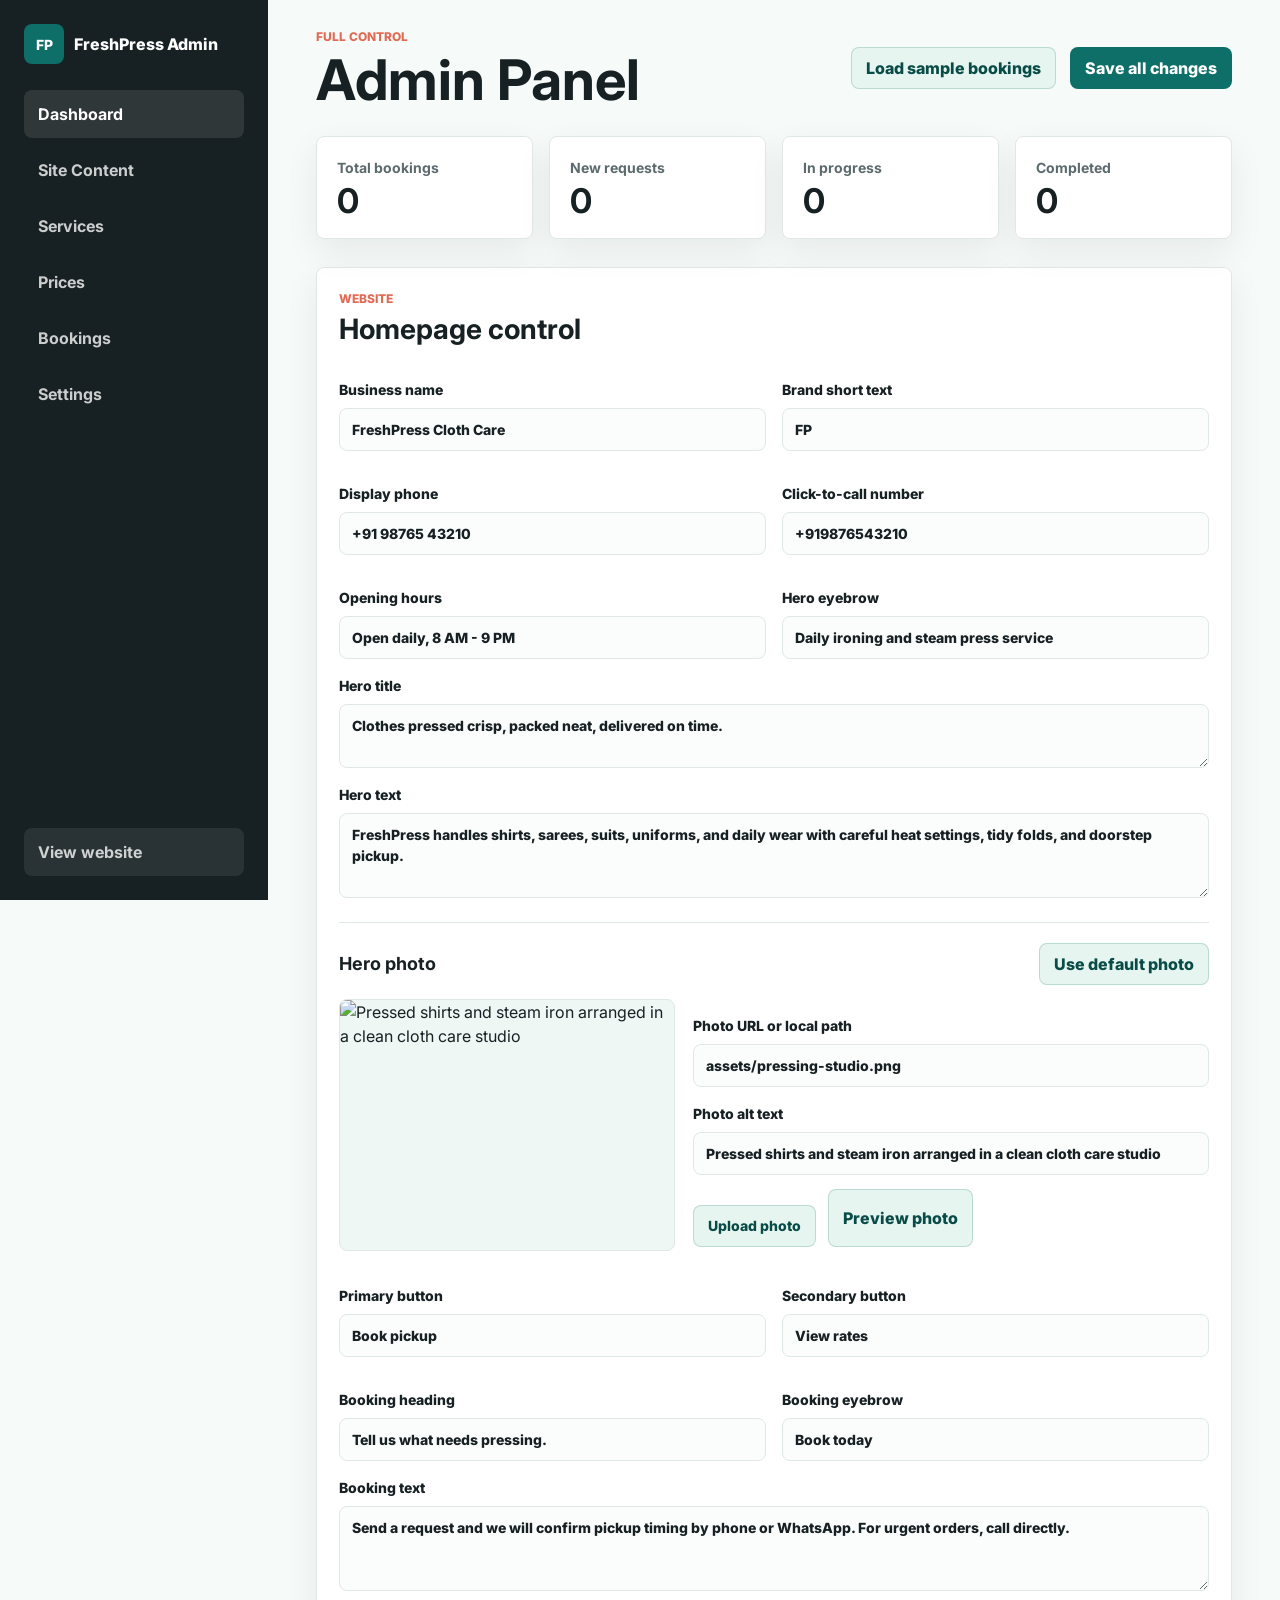
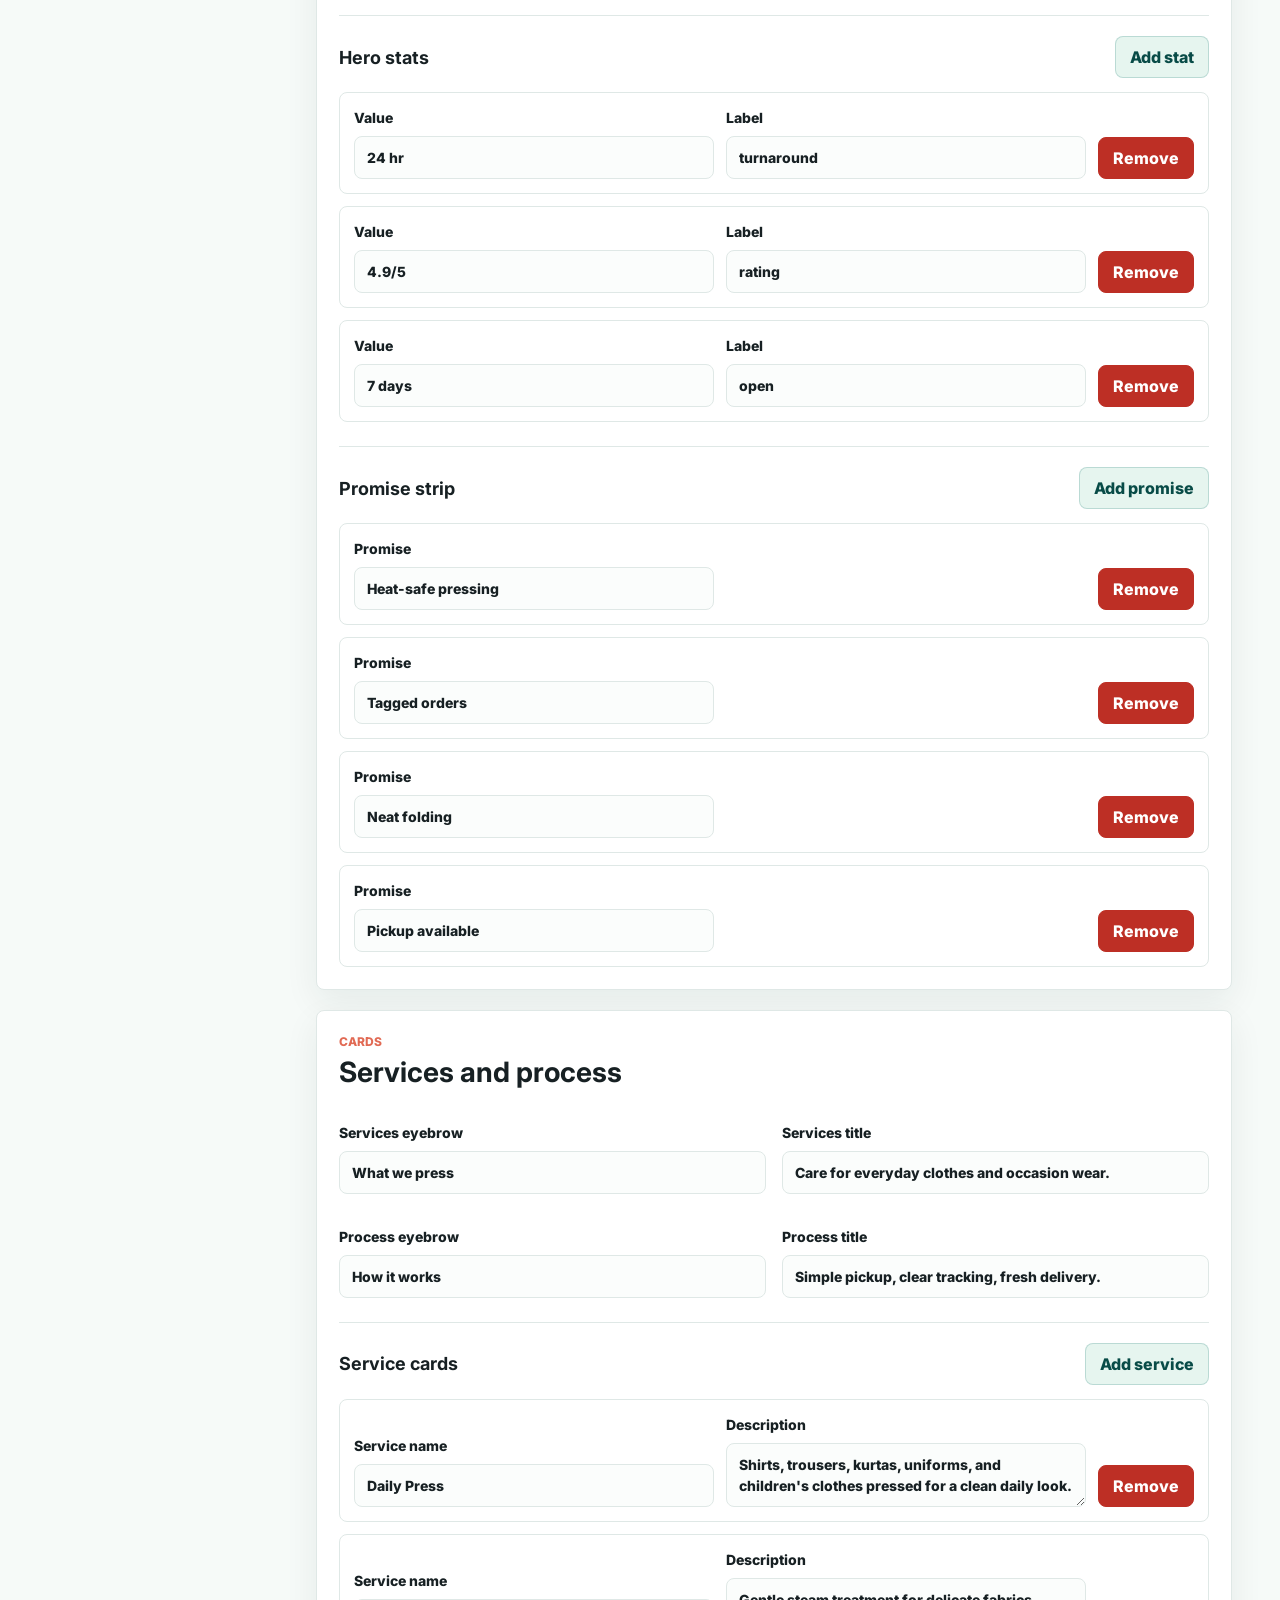
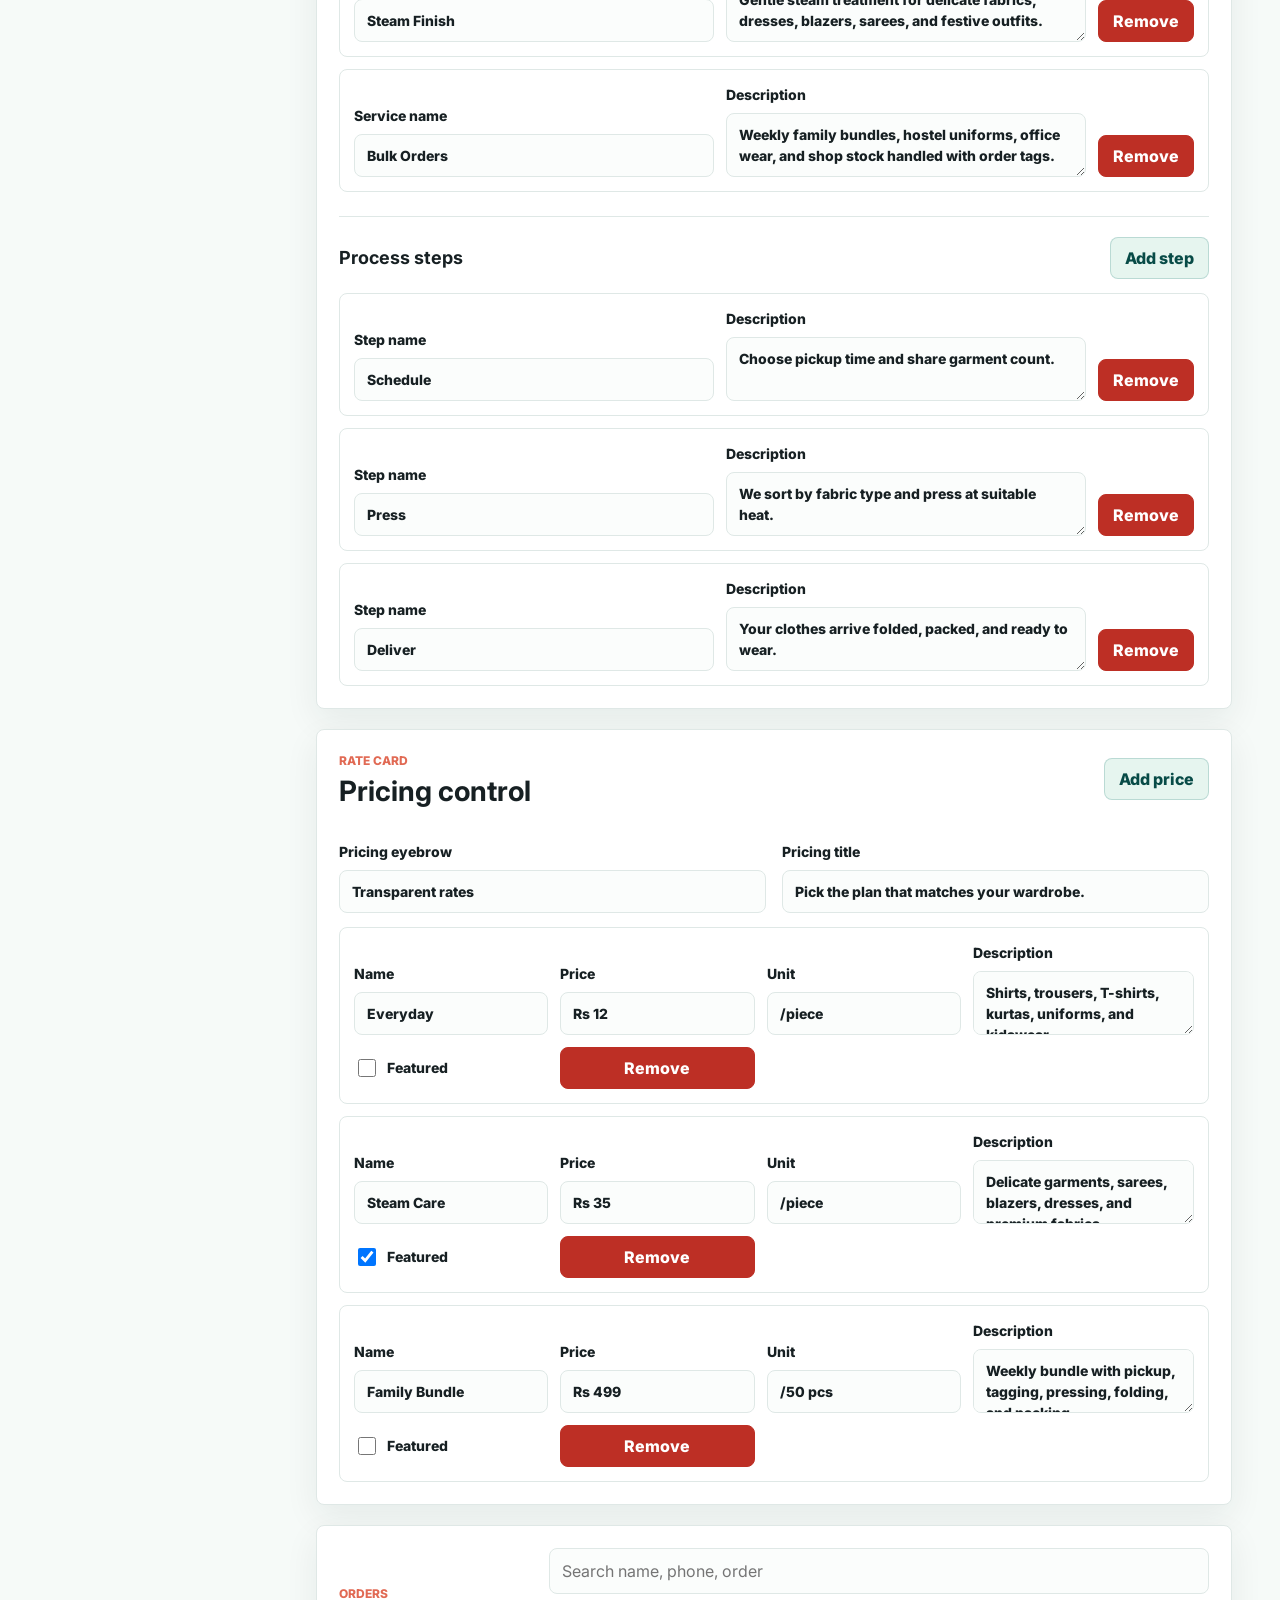
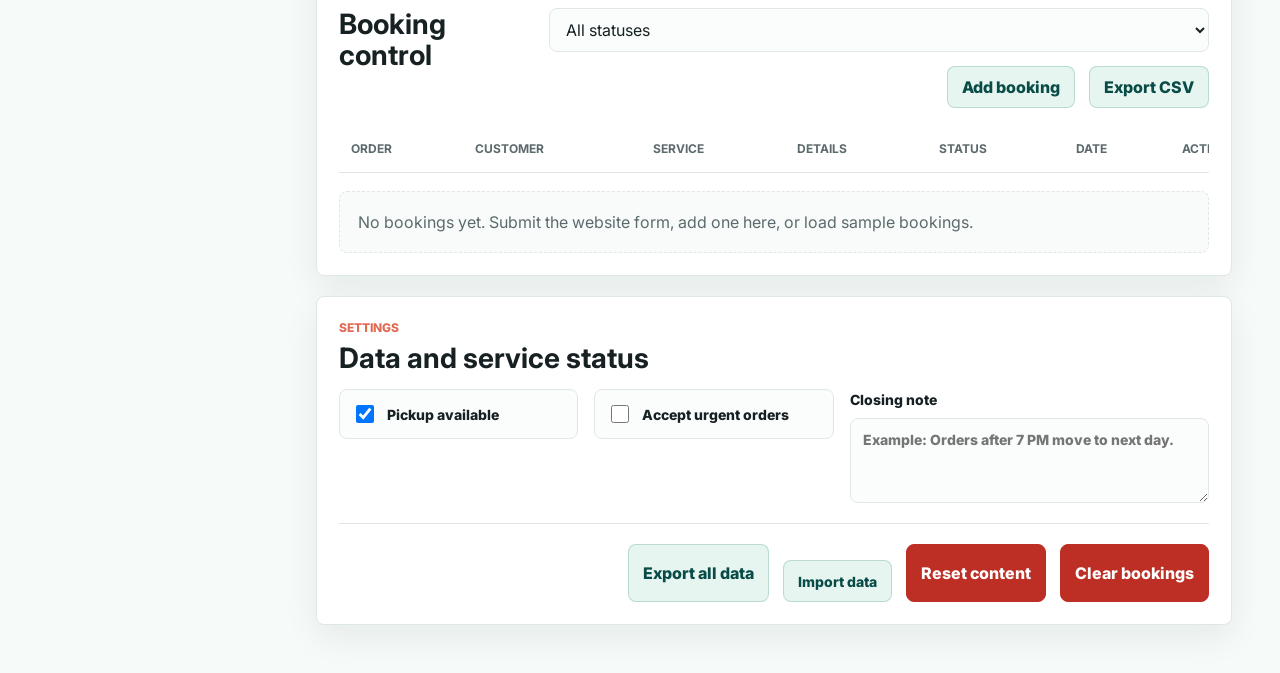
==== admin.html @ 9f30ed74 "Add files via upload" ====
<!doctype html>
<html lang="en">
  <head>
    <meta charset="utf-8" />
    <meta name="viewport" content="width=device-width, initial-scale=1" />
    <title>FreshPress Admin Panel</title>
    <meta name="description" content="Full control admin panel for FreshPress Cloth Care." />
    <link rel="preconnect" href="https://fonts.googleapis.com" />
    <link rel="preconnect" href="https://fonts.gstatic.com" crossorigin />
    <link
      href="https://fonts.googleapis.com/css2?family=Inter:wght@400;500;600;700;800&display=swap"
      rel="stylesheet"
    />
    <link rel="stylesheet" href="admin.css" />
  </head>
  <body>
    <aside class="sidebar">
      <a class="brand" href="index.html" aria-label="FreshPress website">
        <span class="brand-mark">FP</span>
        <span>FreshPress Admin</span>
      </a>
      <nav aria-label="Admin navigation">
        <a href="#dashboard" class="active">Dashboard</a>
        <a href="#content">Site Content</a>
        <a href="#services">Services</a>
        <a href="#prices">Prices</a>
        <a href="#bookings">Bookings</a>
        <a href="#settings">Settings</a>
      </nav>
      <a class="site-link" href="index.html">View website</a>
    </aside>

    <main class="admin-main">
      <header class="topbar">
        <div>
          <p class="eyebrow">Full control</p>
          <h1>Admin Panel</h1>
        </div>
        <div class="top-actions">
          <button class="button" id="seedData" type="button">Load sample bookings</button>
          <button class="button dark" id="saveAll" type="button">Save all changes</button>
        </div>
      </header>

      <section id="dashboard" class="stats-grid" aria-label="Dashboard statistics">
        <article class="stat-card">
          <span>Total bookings</span>
          <strong id="totalBookings">0</strong>
        </article>
        <article class="stat-card">
          <span>New requests</span>
          <strong id="newBookings">0</strong>
        </article>
        <article class="stat-card">
          <span>In progress</span>
          <strong id="progressBookings">0</strong>
        </article>
        <article class="stat-card">
          <span>Completed</span>
          <strong id="completedBookings">0</strong>
        </article>
      </section>

      <section id="content" class="panel">
        <div class="panel-header">
          <div>
            <p class="eyebrow">Website</p>
            <h2>Homepage control</h2>
          </div>
          <p class="save-note" id="contentStatus" role="status" aria-live="polite"></p>
        </div>

        <div class="form-grid two">
          <label>
            Business name
            <input id="businessName" type="text" />
          </label>
          <label>
            Brand short text
            <input id="brandShort" type="text" maxlength="4" />
          </label>
          <label>
            Display phone
            <input id="navPhone" type="text" />
          </label>
          <label>
            Click-to-call number
            <input id="phoneHref" type="text" />
          </label>
          <label>
            Opening hours
            <input id="hours" type="text" />
          </label>
          <label>
            Hero eyebrow
            <input id="heroEyebrow" type="text" />
          </label>
        </div>

        <label>
          Hero title
          <textarea id="heroTitle" rows="2"></textarea>
        </label>
        <label>
          Hero text
          <textarea id="heroText" rows="3"></textarea>
        </label>

        <div class="editor-block">
          <div class="mini-header">
            <h3>Hero photo</h3>
            <button class="button" id="resetHeroImage" type="button">Use default photo</button>
          </div>
          <div class="photo-control">
            <figure class="photo-preview">
              <img id="heroImagePreview" src="assets/pressing-studio.png" alt="Current hero preview" />
            </figure>
            <div>
              <label>
                Photo URL or local path
                <input id="heroImage" type="text" />
              </label>
              <label>
                Photo alt text
                <input id="heroImageAlt" type="text" />
              </label>
              <div class="photo-actions">
                <label class="file-button">
                  Upload photo
                  <input id="heroImageUpload" type="file" accept="image/*" />
                </label>
                <button class="button" id="applyHeroImage" type="button">Preview photo</button>
              </div>
            </div>
          </div>
        </div>

        <div class="form-grid two">
          <label>
            Primary button
            <input id="primaryCta" type="text" />
          </label>
          <label>
            Secondary button
            <input id="secondaryCta" type="text" />
          </label>
          <label>
            Booking heading
            <input id="bookingTitle" type="text" />
          </label>
          <label>
            Booking eyebrow
            <input id="bookingEyebrow" type="text" />
          </label>
        </div>

        <label>
          Booking text
          <textarea id="bookingText" rows="3"></textarea>
        </label>

        <div class="editor-block">
          <div class="mini-header">
            <h3>Hero stats</h3>
            <button class="button" data-add="stats" type="button">Add stat</button>
          </div>
          <div id="statsEditor" class="repeat-list"></div>
        </div>

        <div class="editor-block">
          <div class="mini-header">
            <h3>Promise strip</h3>
            <button class="button" data-add="promises" type="button">Add promise</button>
          </div>
          <div id="promisesEditor" class="repeat-list"></div>
        </div>
      </section>

      <section id="services" class="panel">
        <div class="panel-header">
          <div>
            <p class="eyebrow">Cards</p>
            <h2>Services and process</h2>
          </div>
        </div>
        <div class="form-grid two">
          <label>
            Services eyebrow
            <input id="servicesEyebrow" type="text" />
          </label>
          <label>
            Services title
            <input id="servicesTitle" type="text" />
          </label>
          <label>
            Process eyebrow
            <input id="processEyebrow" type="text" />
          </label>
          <label>
            Process title
            <input id="processTitle" type="text" />
          </label>
        </div>

        <div class="editor-block">
          <div class="mini-header">
            <h3>Service cards</h3>
            <button class="button" data-add="services" type="button">Add service</button>
          </div>
          <div id="servicesEditor" class="repeat-list"></div>
        </div>

        <div class="editor-block">
          <div class="mini-header">
            <h3>Process steps</h3>
            <button class="button" data-add="steps" type="button">Add step</button>
          </div>
          <div id="stepsEditor" class="repeat-list"></div>
        </div>
      </section>

      <section id="prices" class="panel">
        <div class="panel-header">
          <div>
            <p class="eyebrow">Rate card</p>
            <h2>Pricing control</h2>
          </div>
          <button class="button" data-add="prices" type="button">Add price</button>
        </div>
        <div class="form-grid two">
          <label>
            Pricing eyebrow
            <input id="pricingEyebrow" type="text" />
          </label>
          <label>
            Pricing title
            <input id="pricingTitle" type="text" />
          </label>
        </div>
        <div id="pricesEditor" class="repeat-list"></div>
      </section>

      <section id="bookings" class="panel">
        <div class="panel-header">
          <div>
            <p class="eyebrow">Orders</p>
            <h2>Booking control</h2>
          </div>
          <div class="tools">
            <input id="searchInput" type="search" placeholder="Search name, phone, order" />
            <select id="statusFilter" aria-label="Filter booking status">
              <option value="All">All statuses</option>
              <option value="New">New</option>
              <option value="Confirmed">Confirmed</option>
              <option value="In Progress">In Progress</option>
              <option value="Completed">Completed</option>
              <option value="Cancelled">Cancelled</option>
            </select>
            <button class="button" id="addBooking" type="button">Add booking</button>
            <button class="button" id="exportCsv" type="button">Export CSV</button>
          </div>
        </div>
        <div class="table-wrap">
          <table>
            <thead>
              <tr>
                <th>Order</th>
                <th>Customer</th>
                <th>Service</th>
                <th>Details</th>
                <th>Status</th>
                <th>Date</th>
                <th>Actions</th>
              </tr>
            </thead>
            <tbody id="bookingRows"></tbody>
          </table>
        </div>
        <p class="empty-state" id="emptyState">No bookings yet. Submit the website form, add one here, or load sample bookings.</p>
      </section>

      <section id="settings" class="panel">
        <div class="panel-header">
          <div>
            <p class="eyebrow">Settings</p>
            <h2>Data and service status</h2>
          </div>
        </div>
        <div class="settings-grid">
          <label class="toggle-row">
            <input id="pickupToggle" type="checkbox" checked />
            Pickup available
          </label>
          <label class="toggle-row">
            <input id="urgentToggle" type="checkbox" />
            Accept urgent orders
          </label>
          <label>
            Closing note
            <textarea id="closingNote" rows="3" placeholder="Example: Orders after 7 PM move to next day."></textarea>
          </label>
        </div>
        <div class="danger-row">
          <button class="button" id="exportData" type="button">Export all data</button>
          <label class="file-button">
            Import data
            <input id="importData" type="file" accept="application/json" />
          </label>
          <button class="button danger" id="resetContent" type="button">Reset content</button>
          <button class="button danger" id="clearBookings" type="button">Clear bookings</button>
        </div>
      </section>
    </main>

    <template id="bookingDialogTemplate">
      <dialog class="dialog">
        <form method="dialog" class="dialog-card" id="bookingDialogForm">
          <div class="panel-header">
            <div>
              <p class="eyebrow">Booking</p>
              <h2 id="dialogTitle">Edit booking</h2>
            </div>
            <button class="icon-button" value="cancel" type="submit" aria-label="Close">x</button>
          </div>
          <input id="dialogBookingId" type="hidden" />
          <label>
            Name
            <input id="dialogName" type="text" required />
          </label>
          <label>
            Phone
            <input id="dialogPhone" type="tel" required />
          </label>
          <label>
            Service
            <input id="dialogService" type="text" required />
          </label>
          <label>
            Details
            <textarea id="dialogDetails" rows="4"></textarea>
          </label>
          <label>
            Status
            <select id="dialogStatus">
              <option>New</option>
              <option>Confirmed</option>
              <option>In Progress</option>
              <option>Completed</option>
              <option>Cancelled</option>
            </select>
          </label>
          <div class="dialog-actions">
            <button class="button" value="cancel" type="submit">Cancel</button>
            <button class="button dark" id="saveBookingDialog" value="default" type="button">Save booking</button>
          </div>
        </form>
      </dialog>
    </template>

    <script src="admin.js"></script>
  </body>
</html>
---- admin.css ----
:root {
  --ink: #172023;
  --muted: #5c6a6d;
  --line: #dfe8e6;
  --paper: #f6faf8;
  --white: #ffffff;
  --teal: #0e6f68;
  --teal-dark: #084b47;
  --coral: #e16a54;
  --danger: #bd2f25;
}

* {
  box-sizing: border-box;
}

html {
  scroll-behavior: smooth;
}

body {
  min-height: 100vh;
  margin: 0;
  color: var(--ink);
  background: var(--paper);
  font-family: Inter, Arial, sans-serif;
  line-height: 1.5;
}

a {
  color: inherit;
  text-decoration: none;
}

button,
input,
select,
textarea {
  font: inherit;
}

.sidebar {
  position: fixed;
  inset: 0 auto 0 0;
  display: flex;
  width: 268px;
  flex-direction: column;
  gap: 26px;
  padding: 24px;
  color: var(--white);
  background: var(--ink);
}

.brand {
  display: flex;
  align-items: center;
  gap: 10px;
  font-weight: 800;
}

.brand-mark {
  display: grid;
  width: 40px;
  height: 40px;
  place-items: center;
  background: var(--teal);
  border-radius: 8px;
  font-size: 14px;
}

.sidebar nav {
  display: grid;
  gap: 8px;
}

.sidebar nav a,
.site-link {
  padding: 12px 14px;
  border-radius: 8px;
  color: rgba(255, 255, 255, 0.78);
  font-weight: 700;
}

.sidebar nav a:hover,
.sidebar nav a.active,
.site-link:hover {
  color: var(--white);
  background: rgba(255, 255, 255, 0.1);
}

.site-link {
  margin-top: auto;
  background: rgba(255, 255, 255, 0.08);
}

.admin-main {
  margin-left: 268px;
  padding: 28px clamp(18px, 4vw, 48px) 48px;
}

.topbar,
.panel-header,
.tools,
.top-actions,
.mini-header,
.danger-row,
.dialog-actions {
  display: flex;
  gap: 14px;
}

.topbar,
.panel-header,
.mini-header {
  align-items: center;
  justify-content: space-between;
}

.top-actions,
.tools,
.danger-row {
  flex-wrap: wrap;
  justify-content: flex-end;
}

.eyebrow {
  margin: 0 0 6px;
  color: var(--coral);
  font-size: 12px;
  font-weight: 800;
  letter-spacing: 0;
  text-transform: uppercase;
}

h1,
h2,
h3,
p {
  margin-top: 0;
}

h1 {
  margin-bottom: 0;
  font-size: clamp(34px, 5vw, 56px);
  line-height: 1;
}

h2 {
  margin-bottom: 0;
  font-size: 28px;
  line-height: 1.1;
}

h3 {
  margin-bottom: 0;
  font-size: 18px;
}

.button,
.file-button {
  display: inline-flex;
  min-height: 42px;
  align-items: center;
  justify-content: center;
  padding: 0 14px;
  color: var(--teal-dark);
  background: #e6f5ef;
  border: 1px solid rgba(14, 111, 104, 0.2);
  border-radius: 8px;
  font-weight: 800;
  cursor: pointer;
}

.button:hover,
.file-button:hover {
  border-color: var(--teal);
}

.button.dark {
  color: var(--white);
  background: var(--teal);
}

.button.danger {
  color: var(--white);
  background: var(--danger);
  border-color: var(--danger);
}

.icon-button {
  width: 38px;
  height: 38px;
  color: var(--ink);
  background: #f2f7f5;
  border: 1px solid var(--line);
  border-radius: 8px;
  font-weight: 900;
  cursor: pointer;
}

.file-button input {
  display: none;
}

.stats-grid {
  display: grid;
  grid-template-columns: repeat(4, 1fr);
  gap: 16px;
  margin: 28px 0;
}

.stat-card,
.panel,
.repeat-card,
.dialog-card {
  background: var(--white);
  border: 1px solid var(--line);
  border-radius: 8px;
  box-shadow: 0 12px 34px rgba(18, 48, 48, 0.07);
}

.stat-card {
  display: grid;
  gap: 6px;
  padding: 20px;
}

.stat-card span {
  color: var(--muted);
  font-size: 14px;
  font-weight: 700;
}

.stat-card strong {
  font-size: 34px;
  line-height: 1;
}

.panel {
  margin-top: 20px;
  padding: 22px;
}

.form-grid {
  display: grid;
  gap: 16px;
  margin-top: 18px;
}

.form-grid.two {
  grid-template-columns: repeat(2, 1fr);
}

label {
  display: grid;
  gap: 8px;
  margin-top: 16px;
  color: var(--ink);
  font-size: 14px;
  font-weight: 800;
}

input,
select,
textarea {
  width: 100%;
  min-height: 42px;
  padding: 10px 12px;
  color: var(--ink);
  background: #fbfdfc;
  border: 1px solid var(--line);
  border-radius: 8px;
}

textarea {
  resize: vertical;
}

input:focus,
select:focus,
textarea:focus {
  outline: 3px solid rgba(14, 111, 104, 0.18);
  border-color: var(--teal);
}

.editor-block {
  margin-top: 24px;
  padding-top: 20px;
  border-top: 1px solid var(--line);
}

.photo-control {
  display: grid;
  grid-template-columns: minmax(220px, 0.65fr) 1fr;
  gap: 18px;
  align-items: start;
  margin-top: 14px;
}

.photo-preview {
  margin: 0;
  overflow: hidden;
  background: #eef7f3;
  border: 1px solid var(--line);
  border-radius: 8px;
}

.photo-preview img {
  display: block;
  width: 100%;
  aspect-ratio: 4 / 3;
  object-fit: cover;
}

.photo-actions {
  display: flex;
  flex-wrap: wrap;
  gap: 12px;
  margin-top: 14px;
}

.repeat-list {
  display: grid;
  gap: 12px;
  margin-top: 14px;
}

.repeat-card {
  display: grid;
  grid-template-columns: 1fr 1fr auto;
  gap: 12px;
  align-items: end;
  padding: 14px;
  box-shadow: none;
}

.repeat-card.wide {
  grid-template-columns: 1fr 1fr 1fr auto;
}

.repeat-card label {
  margin-top: 0;
}

.checkbox-label {
  display: flex;
  min-height: 42px;
  align-items: center;
  gap: 8px;
  margin: 0;
}

.checkbox-label input {
  width: 18px;
  min-height: 18px;
}

.save-note {
  min-height: 22px;
  margin: 0;
  color: var(--teal-dark);
  font-weight: 800;
}

.table-wrap {
  margin-top: 18px;
  overflow-x: auto;
}

table {
  width: 100%;
  min-width: 980px;
  border-collapse: collapse;
}

th,
td {
  padding: 14px 12px;
  border-bottom: 1px solid var(--line);
  text-align: left;
  vertical-align: top;
}

th {
  color: var(--muted);
  font-size: 12px;
  text-transform: uppercase;
}

td {
  font-size: 14px;
}

.status-select {
  width: 138px;
}

.row-actions {
  display: flex;
  gap: 8px;
}

.empty-state {
  display: none;
  margin: 18px 0 0;
  padding: 18px;
  color: var(--muted);
  background: #f8fbf9;
  border: 1px dashed var(--line);
  border-radius: 8px;
}

.empty-state.visible {
  display: block;
}

.settings-grid {
  display: grid;
  grid-template-columns: 1fr 1fr 1.5fr;
  gap: 16px;
  align-items: start;
}

.toggle-row {
  display: flex;
  min-height: 48px;
  align-items: center;
  gap: 10px;
  padding: 12px;
  background: #fbfdfc;
  border: 1px solid var(--line);
  border-radius: 8px;
}

.toggle-row input {
  width: 18px;
  min-height: 18px;
}

.danger-row {
  margin-top: 20px;
  padding-top: 20px;
  border-top: 1px solid var(--line);
}

.dialog {
  width: min(560px, calc(100vw - 28px));
  padding: 0;
  border: 0;
  border-radius: 8px;
}

.dialog::backdrop {
  background: rgba(23, 32, 35, 0.55);
}

.dialog-card {
  display: grid;
  gap: 12px;
  padding: 22px;
}

.dialog-actions {
  justify-content: flex-end;
  margin-top: 8px;
}

@media (max-width: 1080px) {
  .sidebar {
    position: static;
    width: auto;
  }

  .admin-main {
    margin-left: 0;
  }

  .stats-grid,
  .form-grid.two,
  .settings-grid {
    grid-template-columns: 1fr 1fr;
  }
}

@media (max-width: 720px) {
  .topbar,
  .panel-header,
  .mini-header {
    align-items: stretch;
    flex-direction: column;
  }

  .tools,
  .tools input,
  .tools select,
  .tools button,
  .top-actions,
  .top-actions button,
  .danger-row,
  .danger-row button,
  .file-button {
    width: 100%;
  }

  .stats-grid,
  .form-grid.two,
  .settings-grid,
  .photo-control,
  .repeat-card,
  .repeat-card.wide {
    grid-template-columns: 1fr;
  }
}
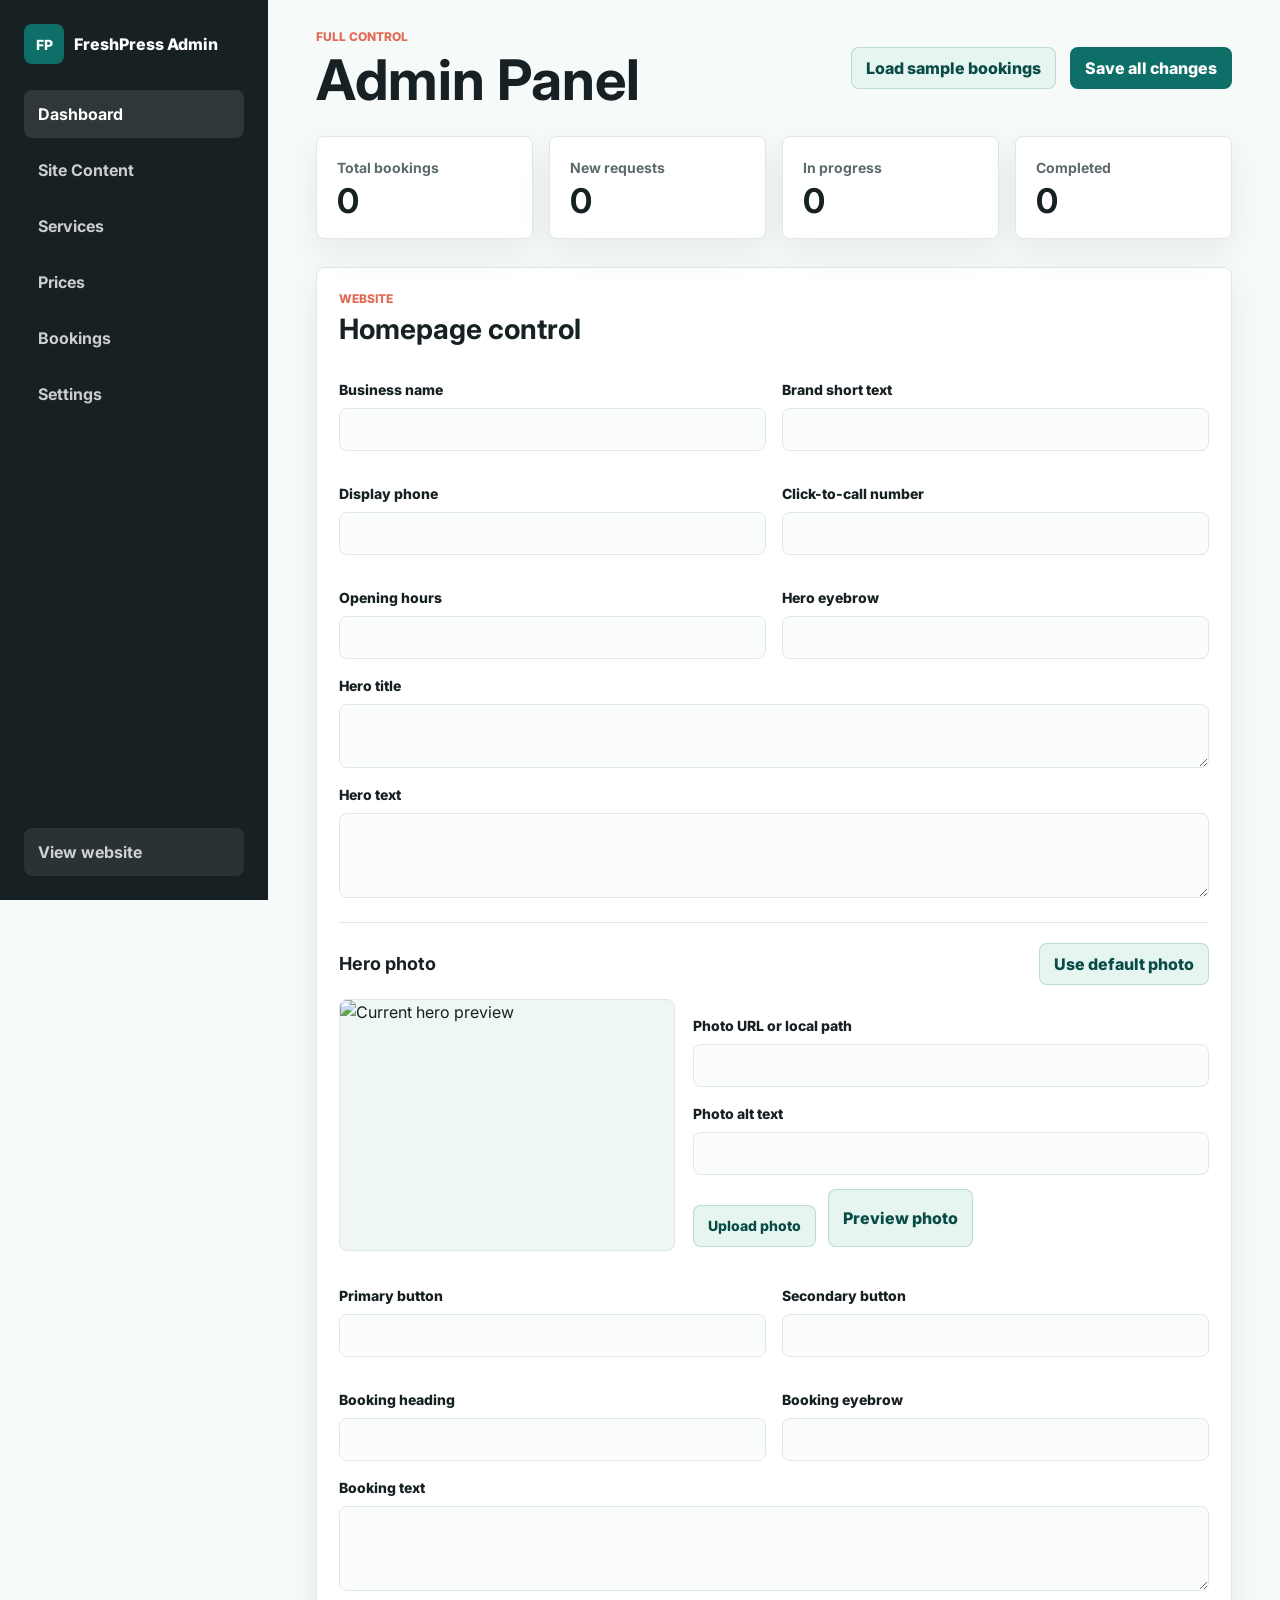
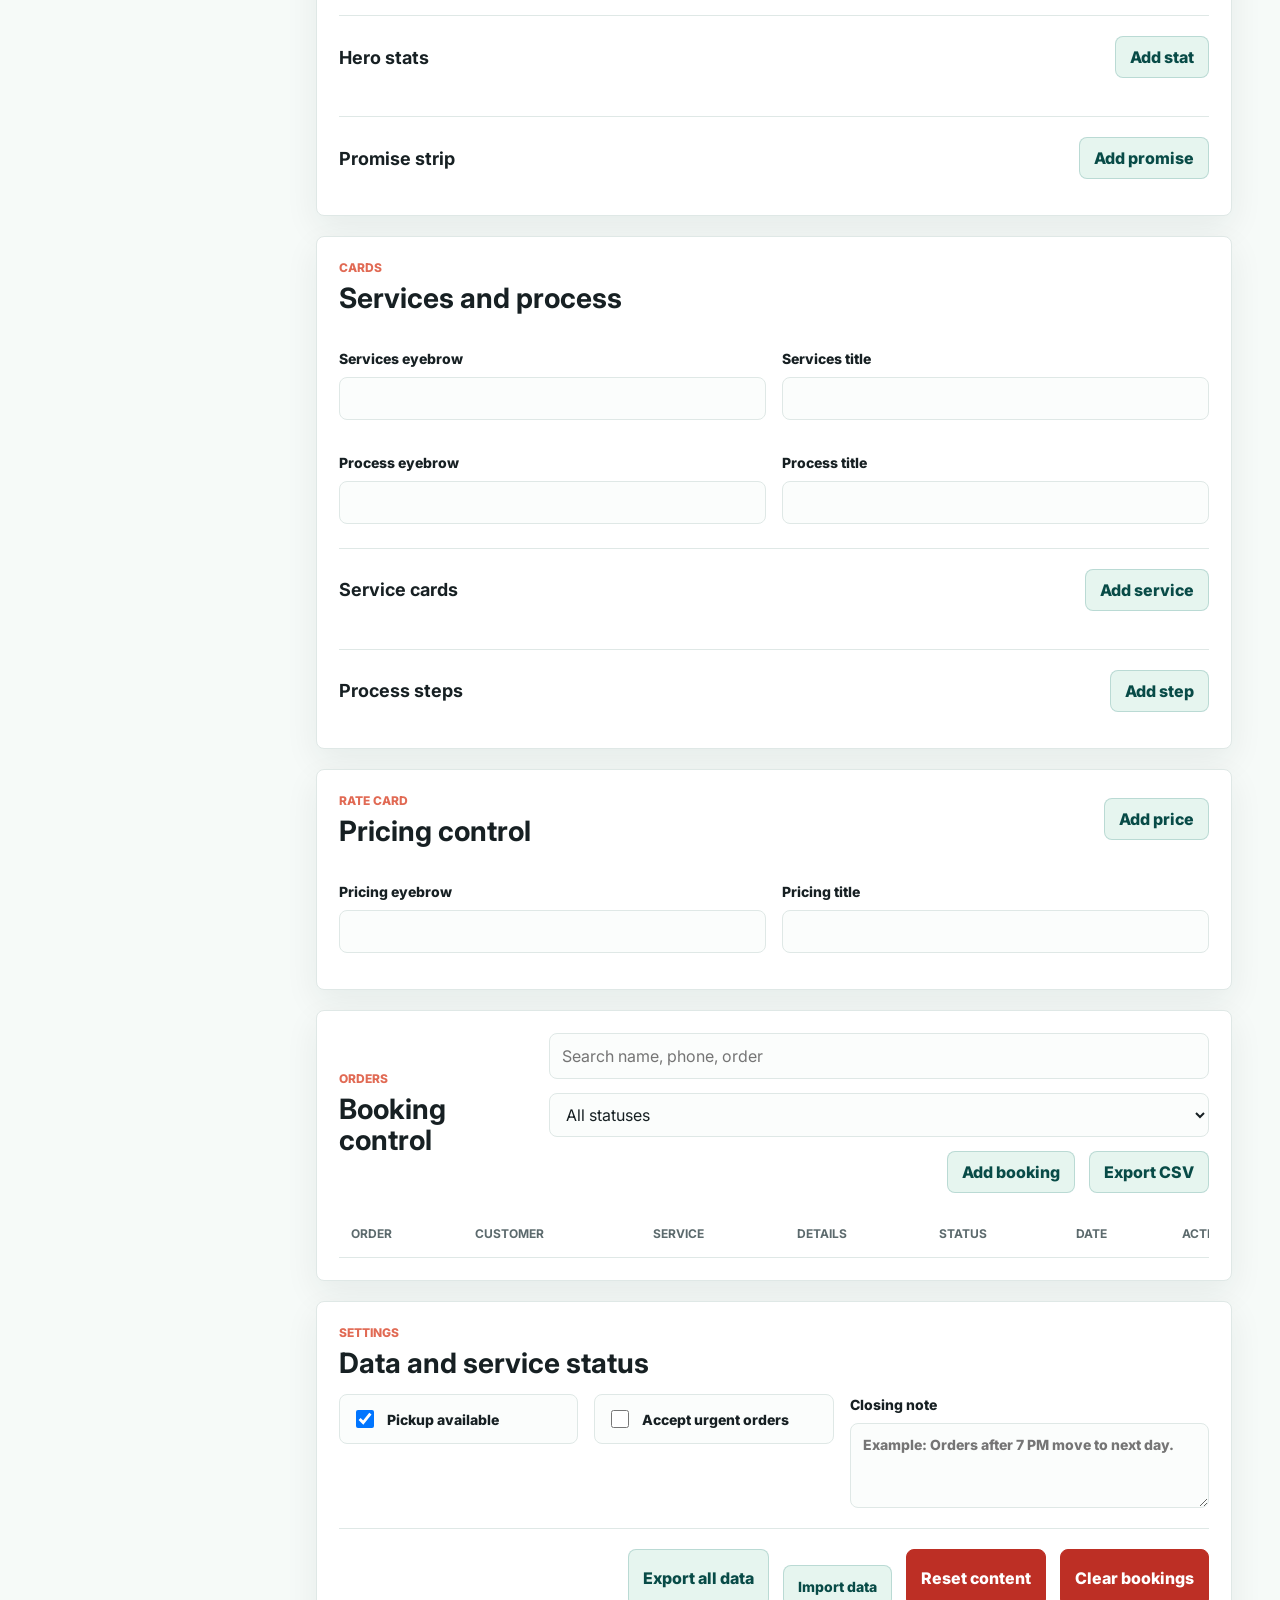
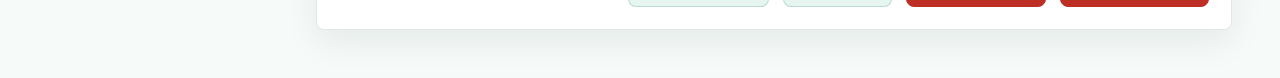
==== commit 6d3b995c: "Replace admin.js script with app.js module" ====
--- a/admin.html
+++ b/admin.html
@@ -357,6 +357,8 @@
       </dialog>
     </template>
 
-    <script src="admin.js"></script>
+    
+    <script type="module" src="app.js"></script>
+    
   </body>
 </html>
